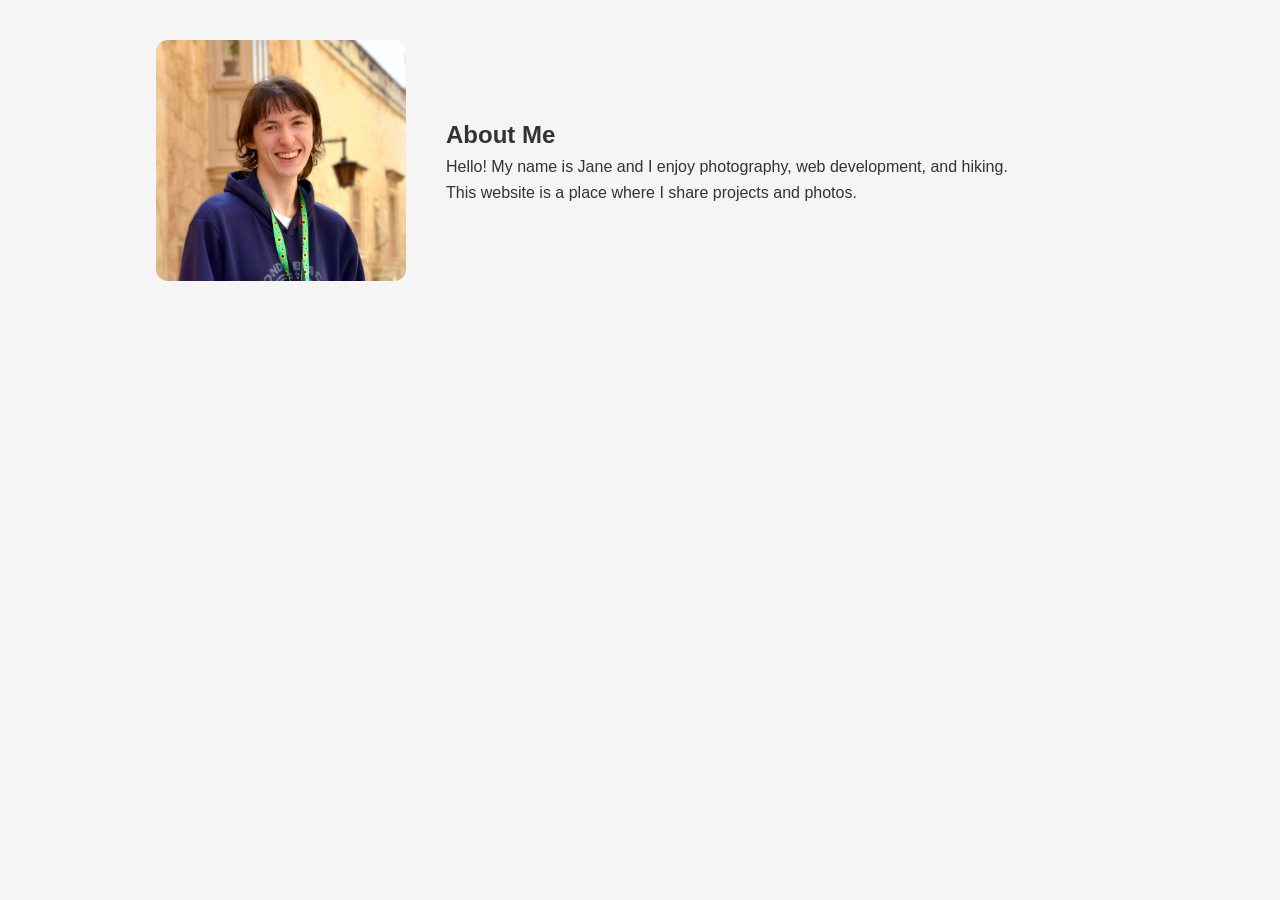
==== about.html @ 420e18d2 "Add about me page" ====
<!DOCTYPE html>
<html lang="en">
<head>
    <meta charset="UTF-8">
    <meta name="viewport" content="width=device-width, initial-scale=1.0">
    <title>My Simple Gallery</title>
    <link rel="stylesheet" href="styles.css">
</head>
<body>

    <div id="header"></div>

    <main>
        <div class="about-layout">
            <img src="photos/Amy Malta 2025 blur background.jpg" alt="Photo of me">

            <div class="about-text">
                <h2>About Me</h2>

                <p>
                    Hello! My name is Jane and I enjoy photography,
                    web development, and hiking.
                </p>

                <p>
                    This website is a place where I share projects
                    and photos.
                </p>
            </div>
        </div>
    </main>

    <script src="script.js"></script>
    
</body>
</html>
---- styles.css ----
* {
    margin: 0;
    padding: 0;
    box-sizing: border-box;
}

body {
    font-family: Arial, Helvetica, sans-serif;
    background: #f4f4f4;
    color: #333;
    line-height: 1.6;
}

header {
    background: #2d6cdf;
    color: white;
    text-align: center;
    padding: 2rem;
}

header p {
    margin: 1rem auto;
    max-width: 700px;
}

button {
    padding: 10px 18px;
    border: none;
    border-radius: 6px;
    background: white;
    color: #2d6cdf;
    font-size: 1rem;
    cursor: pointer;
}

button:hover {
    background: #e8e8e8;
}

main {
    max-width: 1000px;
    margin: 2rem auto;
    padding: 0 1rem;
}

.gallery {
    display: grid;
    grid-template-columns: repeat(auto-fit, minmax(220px, 1fr));
    gap: 20px;
}

.gallery img {
    width: 100%;
    border-radius: 8px;
    cursor: pointer;
    transition: transform 0.25s ease, box-shadow 0.25s ease;
}

.gallery img:hover {
    transform: scale(1.03);
    box-shadow: 0 8px 16px rgba(0,0,0,0.2);
}

#message {
    margin-top: 2rem;
    text-align: center;
    font-size: 1.2rem;
    font-weight: bold;
    color: #2d6cdf;
}

* {
    box-sizing: border-box;
    margin: 0;
    padding: 0;
}

body {
    font-family: Arial, sans-serif;
    background: #f5f5f5;
}

/* Header layout */
.top-bar {
    display: flex;
    justify-content: space-between;
    align-items: center;

    padding: 30px 50px;

    background: white;
    box-shadow: 0 3px 10px rgba(0,0,0,0.1);
}

.title h1 {
    font-size: 2rem;
    color: #2d6cdf;
}

.title p {
    color: #666;
    margin-top: 8px;
}

/* Menu */
.card-menu {
    display: flex;
    gap: 20px;
}

/* Cards */
.card {
    width: 120px;
    height: 110px;

    background: white;
    border-radius: 12px;

    display: flex;
    flex-direction: column;
    justify-content: center;
    align-items: center;

    font-size: 2rem;
    cursor: pointer;
    text-decoration: none;

    box-shadow: 0 4px 10px rgba(0,0,0,0.1);

    transition: transform 0.2s, box-shadow 0.2s;
}

.card span {
    margin-top: 10px;
    font-size: 1rem;
    color: #333;
}

.card:hover {
    transform: translateY(-6px);
    box-shadow: 0 10px 20px rgba(0,0,0,0.2);
}

.about-layout {
    display: flex;
    gap: 40px;
    align-items: center;
    margin-top: 40px;
}

.about-layout img {
    width: 250px;
    border-radius: 12px;
}

.about-text {
    max-width: 600px;
}
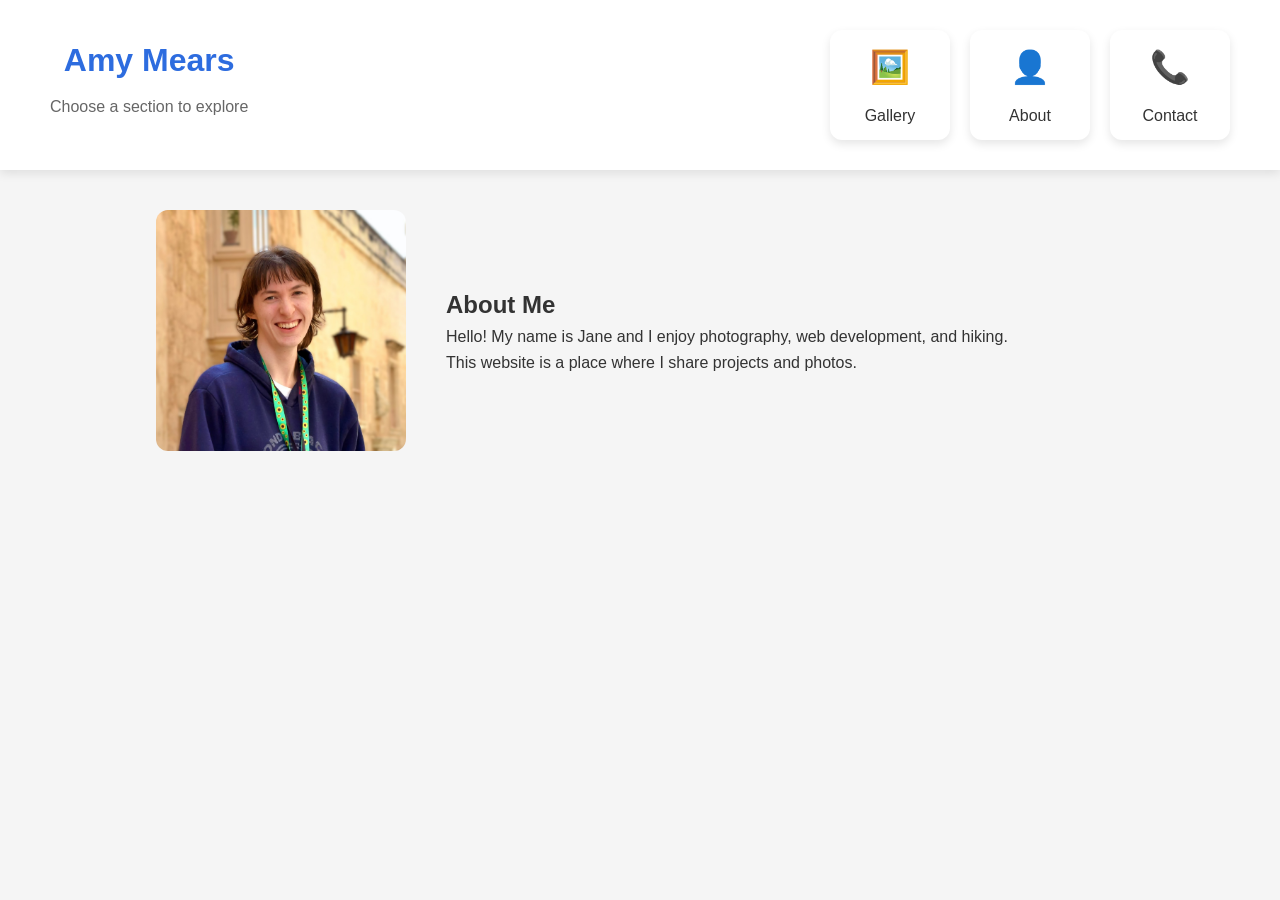
==== commit d2fecf1b: "." ====
--- a/about.html
+++ b/about.html
@@ -30,7 +30,7 @@
         </div>
     </main>
 
-    <script src="script.js"></script>
-    
+     <script src="components/header.js"></script>
+
 </body>
 </html>
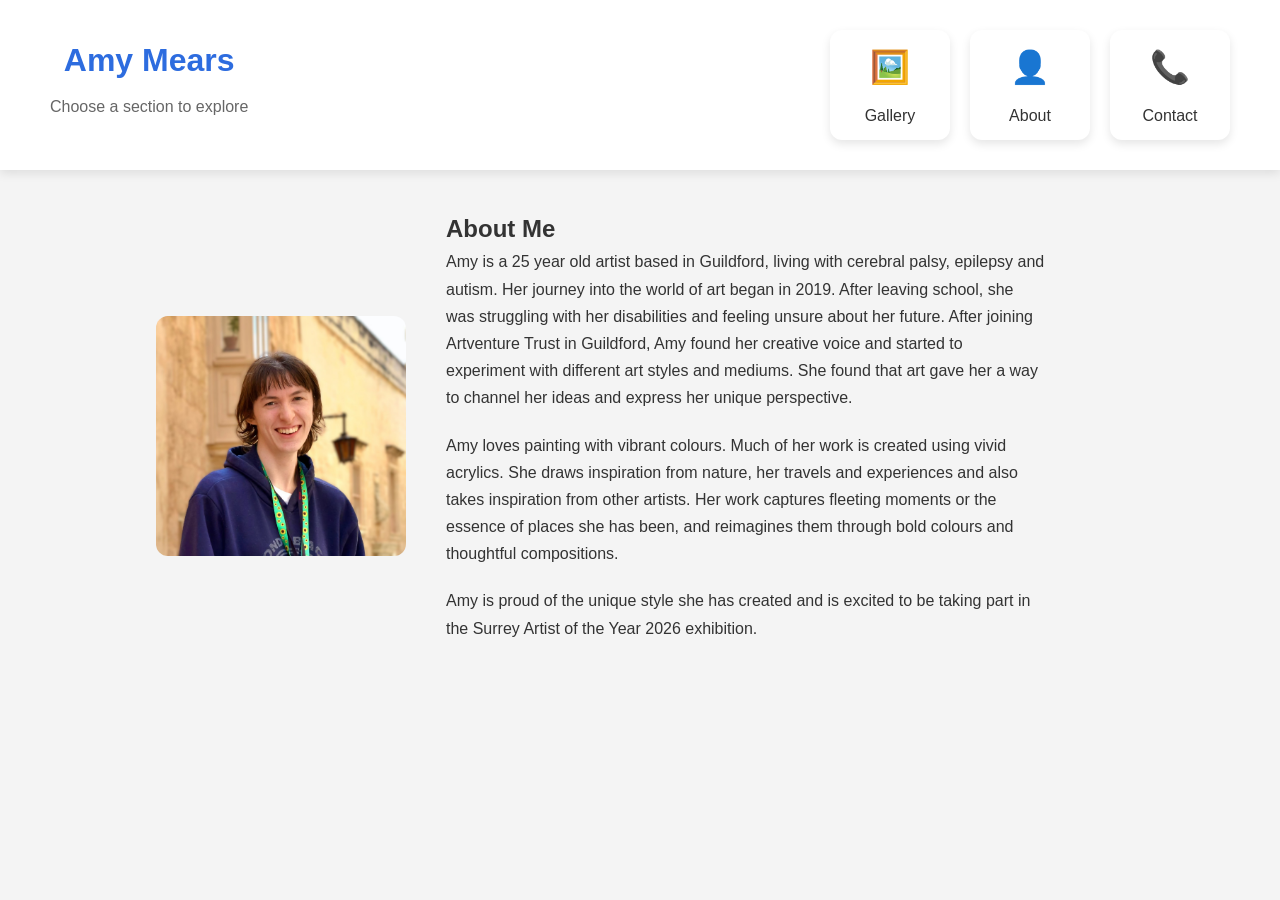
==== commit f387ff63: "Add rest of photos to gallery" ====
--- a/about.html
+++ b/about.html
@@ -18,14 +18,31 @@
                 <h2>About Me</h2>
 
                 <p>
-                    Hello! My name is Jane and I enjoy photography,
-                    web development, and hiking.
+                    Amy is a 25 year old artist based in Guildford, living with cerebral palsy, epilepsy and
+                    autism. Her journey into the world of art began in 2019. After leaving school, she
+                    was struggling with her disabilities and feeling unsure about her future. After joining
+                    Artventure Trust in Guildford, Amy found her creative voice and started to
+                    experiment with different art styles and mediums. She found that art gave her a way
+                    to channel her ideas and express her unique perspective.
+
                 </p>
 
                 <p>
-                    This website is a place where I share projects
-                    and photos.
+
+                    Amy loves painting with vibrant colours. Much of her work is created using vivid
+                    acrylics. She draws inspiration from nature, her travels and experiences and also
+                    takes inspiration from other artists. Her work captures fleeting moments or the
+                    essence of places she has been, and reimagines them through bold colours and
+                    thoughtful compositions.
+
                 </p>
+
+                <p>
+
+                    Amy is proud of the unique style she has created and is excited to be taking part in
+                    the Surrey Artist of the Year 2026 exhibition.
+                </p>
+
             </div>
         </div>
     </main>
--- a/styles.css
+++ b/styles.css
@@ -2,6 +2,7 @@
     margin: 0;
     padding: 0;
     box-sizing: border-box;
+    scroll-behavior: smooth;
 }
 
 body {
@@ -18,6 +19,11 @@
     padding: 2rem;
 }
 
+.about-text p {
+    margin-bottom: 20px;
+    line-height: 1.7;
+}
+
 header p {
     margin: 1rem auto;
     max-width: 700px;
@@ -69,17 +75,6 @@
     color: #2d6cdf;
 }
 
-* {
-    box-sizing: border-box;
-    margin: 0;
-    padding: 0;
-}
-
-body {
-    font-family: Arial, sans-serif;
-    background: #f5f5f5;
-}
-
 /* Header layout */
 .top-bar {
     display: flex;
@@ -155,4 +150,111 @@
 
 .about-text {
     max-width: 600px;
+}
+
+.gallery-layout {
+    display: flex;
+    gap: 40px;
+
+    max-width: 1200px;
+    margin: 40px auto;
+    padding: 0 30px;
+}
+
+/* Left menu */
+
+.sidebar {
+    width: 220px;
+
+    position: sticky;
+    top: 20px;
+
+    height: fit-content;
+
+    background: white;
+    padding: 25px;
+
+    border-radius: 12px;
+
+    box-shadow: 0 5px 15px rgba(0,0,0,0.1);
+}
+
+
+.sidebar a {
+    display: block;
+
+    padding: 12px;
+    margin-top: 10px;
+
+    color: #333;
+    text-decoration: none;
+
+    border-radius: 8px;
+}
+
+.sidebar a:hover {
+    background: #edf3ff;
+    color: #2d6cdf;
+}
+
+.gallery-content {
+    flex: 1;
+}
+
+
+.gallery-section {
+    margin-bottom: 60px;
+    scroll-margin-top: 30px;
+}
+
+.image-grid {
+
+    display: grid;
+
+    grid-template-columns: repeat(auto-fill, minmax(250px, 300px));
+
+    gap: 25px;
+}
+
+.image-card {
+
+    background: white;
+
+    border-radius: 0px;
+
+    overflow: hidden;
+
+    box-shadow:
+        0 5px 15px rgba(0,0,0,0.1);
+
+    transition: transform 0.2s;
+}
+
+.image-card:hover {
+    transform: translateY(-5px);
+}
+
+
+.image-card img {
+
+    width: 100%;
+    height: 200px;
+
+    object-fit: cover;
+}
+
+
+.image-card h3 {
+
+    padding: 15px 15px 5px;
+
+}
+
+
+.image-card p {
+
+    padding: 0 15px 20px;
+
+    color: #666;
+
 }
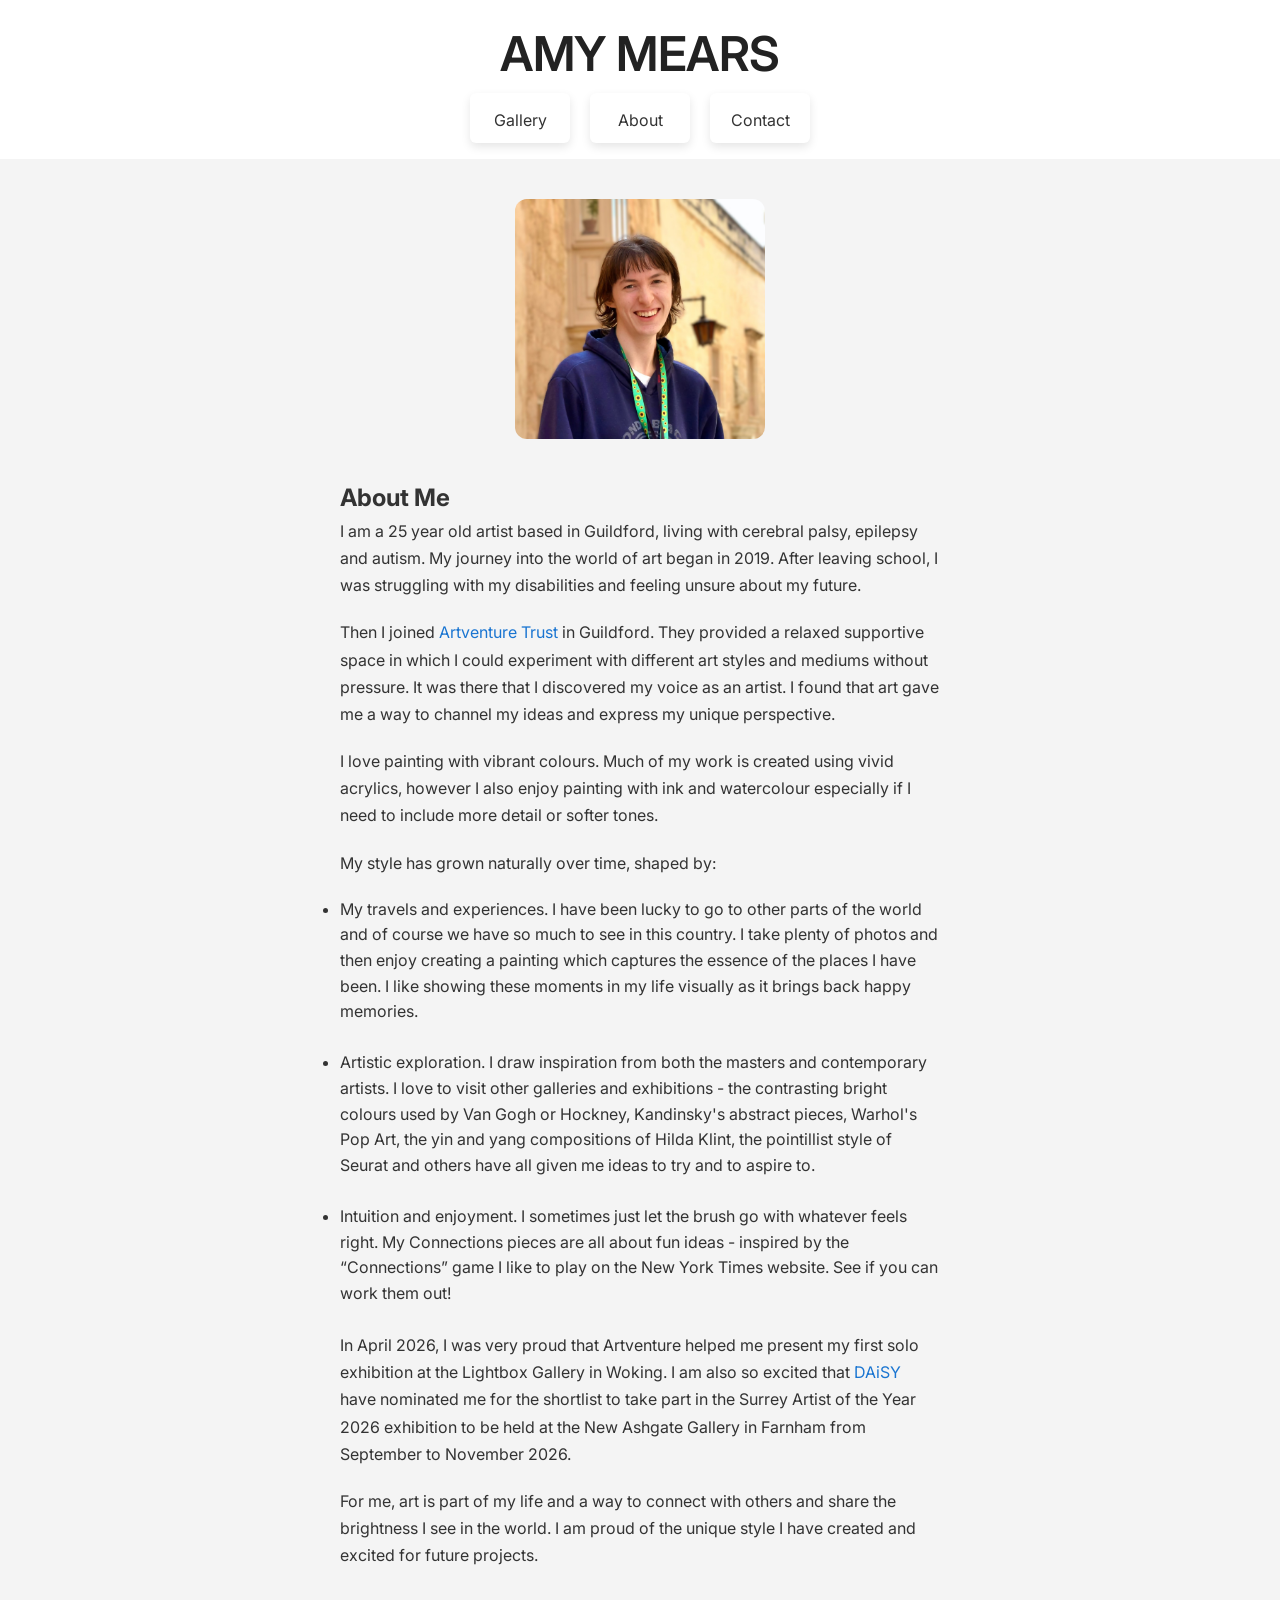
==== commit cf540131: "Descriptions and updated text" ====
--- a/about.html
+++ b/about.html
@@ -18,29 +18,76 @@
                 <h2>About Me</h2>
 
                 <p>
-                    Amy is a 25 year old artist based in Guildford, living with cerebral palsy, epilepsy and
-                    autism. Her journey into the world of art began in 2019. After leaving school, she
-                    was struggling with her disabilities and feeling unsure about her future. After joining
-                    Artventure Trust in Guildford, Amy found her creative voice and started to
-                    experiment with different art styles and mediums. She found that art gave her a way
-                    to channel her ideas and express her unique perspective.
+                    I am a 25 year old artist based in Guildford, living with cerebral palsy, epilepsy and
+                    autism. My journey into the world of art began in 2019. After leaving school, I was
+                    struggling with my disabilities and feeling unsure about my future. 
+                
+                </p>
+
+                <p>
+                    
+                    Then I joined
+                    <a class="about-link" href="https://www.art-venture.co.uk">Artventure Trust</a> in Guildford. They provided a relaxed
+                    supportive space in which I could experiment with different art styles and mediums
+                    without pressure. It was there that I discovered my voice as an artist. I found that art
+                    gave me a way to channel my ideas and express my unique perspective.
+
+                </p>
+
+                <p>
+                    I love painting with vibrant colours. Much of my work is created using vivid acrylics,
+                    however I also enjoy painting with ink and watercolour especially if I need to include
+                    more detail or softer tones.
+                </p>
+
+                <p>
+                    My style has grown naturally over time, shaped by:
+                </p>
+
+                <ul>
+
+
+                    <li> My travels and experiences. I have been lucky to go to other parts of the world
+                    and of course we have so much to see in this country. I take plenty of photos
+                    and then enjoy creating a painting which captures the essence of the places I
+                    have been. I like showing these moments in my life visually as it brings back
+                    happy memories. </li>
+
+                    <br>
+
+                    <li> Artistic exploration. I draw inspiration from both the masters and
+                    contemporary artists. I love to visit other galleries and exhibitions - the
+                    contrasting bright colours used by Van Gogh or Hockney, Kandinsky's abstract
+                    pieces, Warhol's Pop Art, the yin and yang compositions of Hilda Klint, the
+                    pointillist style of Seurat and others have all given me ideas to try and to aspire
+                    to. </li>
+
+                    <br>
+
+                    <li> Intuition and enjoyment. I sometimes just let the brush go with whatever feels
+                    right. My Connections pieces are all about fun ideas - inspired by the
+                    “Connections” game I like to play on the New York Times website. See if you
+                    can work them out! </li>
+
+                    <br>
+
+                </ul>
+
+                <p>
+
+                    In April 2026, I was very proud that Artventure helped me present my first solo
+                    exhibition at the Lightbox Gallery in Woking. I am also so excited that <a class="about-link" href="https://www.daisy-arts.org">DAiSY</a>
+                    have nominated me for the shortlist to take part in the Surrey Artist of the Year 2026
+                    exhibition to be held at the New Ashgate Gallery in Farnham from September to
+                    November 2026.
 
                 </p>
 
                 <p>
 
-                    Amy loves painting with vibrant colours. Much of her work is created using vivid
-                    acrylics. She draws inspiration from nature, her travels and experiences and also
-                    takes inspiration from other artists. Her work captures fleeting moments or the
-                    essence of places she has been, and reimagines them through bold colours and
-                    thoughtful compositions.
-
-                </p>
-
-                <p>
-
-                    Amy is proud of the unique style she has created and is excited to be taking part in
-                    the Surrey Artist of the Year 2026 exhibition.
+                    For me, art is part of my life and a way to connect with others and share the
+                    brightness I see in the world. I am proud of the unique style I have created and
+                    excited for future projects.
                 </p>
 
             </div>
--- a/styles.css
+++ b/styles.css
@@ -6,7 +6,7 @@
 }
 
 body {
-    font-family: Arial, Helvetica, sans-serif;
+    font-family: "Inter", sans-serif;
     background: #f4f4f4;
     color: #333;
     line-height: 1.6;
@@ -16,7 +16,13 @@
     background: #2d6cdf;
     color: white;
     text-align: center;
-    padding: 2rem;
+    padding: 1rem;
+}
+
+#header {
+    position: sticky;
+    top: 0;
+    z-index: 1000;
 }
 
 .about-text p {
@@ -45,7 +51,7 @@
 
 main {
     max-width: 1000px;
-    margin: 2rem auto;
+    margin: 1rem auto;
     padding: 0 1rem;
 }
 
@@ -77,19 +83,22 @@
 
 /* Header layout */
 .top-bar {
-    display: flex;
-    justify-content: space-between;
-    align-items: center;
-
-    padding: 30px 50px;
-
-    background: white;
-    box-shadow: 0 3px 10px rgba(0,0,0,0.1);
+    position: sticky;
+    top: 0;
+    z-index: 1000;
+
+    background: white;
 }
 
 .title h1 {
-    font-size: 2rem;
-    color: #2d6cdf;
+    font-family: "Inter", sans-serif;
+
+    font-size: 3rem;
+    font-weight: 600;
+
+    color: #222;
+
+    letter-spacing: -0.5px;
 }
 
 .title p {
@@ -101,15 +110,17 @@
 .card-menu {
     display: flex;
     gap: 20px;
+    flex-wrap: wrap;
+    justify-content: center;
 }
 
 /* Cards */
 .card {
-    width: 120px;
-    height: 110px;
-
-    background: white;
-    border-radius: 12px;
+    width: 100px;
+    height: 50px;
+
+    background: white;
+    border-radius: 6px;
 
     display: flex;
     flex-direction: column;
@@ -126,7 +137,7 @@
 }
 
 .card span {
-    margin-top: 10px;
+    margin-top: 5px;
     font-size: 1rem;
     color: #333;
 }
@@ -138,6 +149,7 @@
 
 .about-layout {
     display: flex;
+    flex-direction: column;
     gap: 40px;
     align-items: center;
     margin-top: 40px;
@@ -152,39 +164,41 @@
     max-width: 600px;
 }
 
+.about-link {
+    text-decoration: none;
+    color: #1a75d1;
+}
+
 .gallery-layout {
     display: flex;
-    gap: 40px;
+    flex-direction: column;
+    gap: 10px;
 
     max-width: 1200px;
-    margin: 40px auto;
+    margin: 10px auto;
     padding: 0 30px;
 }
 
-/* Left menu */
-
 .sidebar {
-    width: 220px;
+    width: fit-content;
+    margin: 0 auto;
 
     position: sticky;
-    top: 20px;
-
-    height: fit-content;
-
-    background: white;
-    padding: 25px;
-
+    top: 170px;
+
+    background: white;
+    padding: 10px;
     border-radius: 12px;
-
     box-shadow: 0 5px 15px rgba(0,0,0,0.1);
+    z-index: 1000;
 }
 
 
 .sidebar a {
-    display: block;
-
-    padding: 12px;
-    margin-top: 10px;
+    display: flex;
+
+    padding: 5px;
+    margin-top: 0px;
 
     color: #333;
     text-decoration: none;
@@ -197,23 +211,29 @@
     color: #2d6cdf;
 }
 
+#sections {
+    display: flex;
+    flex-direction: row;
+    justify-content: center;
+}
+
 .gallery-content {
     flex: 1;
 }
 
-
 .gallery-section {
     margin-bottom: 60px;
-    scroll-margin-top: 30px;
+    scroll-margin-top: 250px;
+    text-align: center;
+    margin-bottom: 12rem;
 }
 
 .image-grid {
 
     display: grid;
-
     grid-template-columns: repeat(auto-fill, minmax(250px, 300px));
-
     gap: 25px;
+    justify-content: center;
 }
 
 .image-card {
@@ -247,6 +267,7 @@
 .image-card h3 {
 
     padding: 15px 15px 5px;
+    text-align: center;
 
 }
 
@@ -257,4 +278,51 @@
 
     color: #666;
 
+}
+
+.full-image {
+    max-width: 1600px;
+    max-height: 80vh;
+
+    max-width: 90vw;
+
+    width: auto;
+    height: auto;
+    margin-bottom: 2rem;
+    margin-top: 2rem;
+}
+
+.image-page {
+    min-height: 100vh;
+
+    display: flex;
+    flex-direction: column;
+    align-items: center;
+
+    padding-top: 3rem;
+    text-align: center;
+    margin-bottom: 2rem;
+}
+
+.image-page p {
+    margin-top: 2rem;
+    margin-bottom: 2rem;
+
+    max-width: 1200px;
+    text-align: left;
+    padding: 0 1rem;
+    max-width: 600px;
+}
+
+.contact-page {
+    display: flex;
+    flex-direction: column;
+    gap: 40px;
+    justify-content: center;
+    align-items: center;
+    margin-top: 40px;
+}
+
+.contact-text {
+    max-width: 600px;
 }
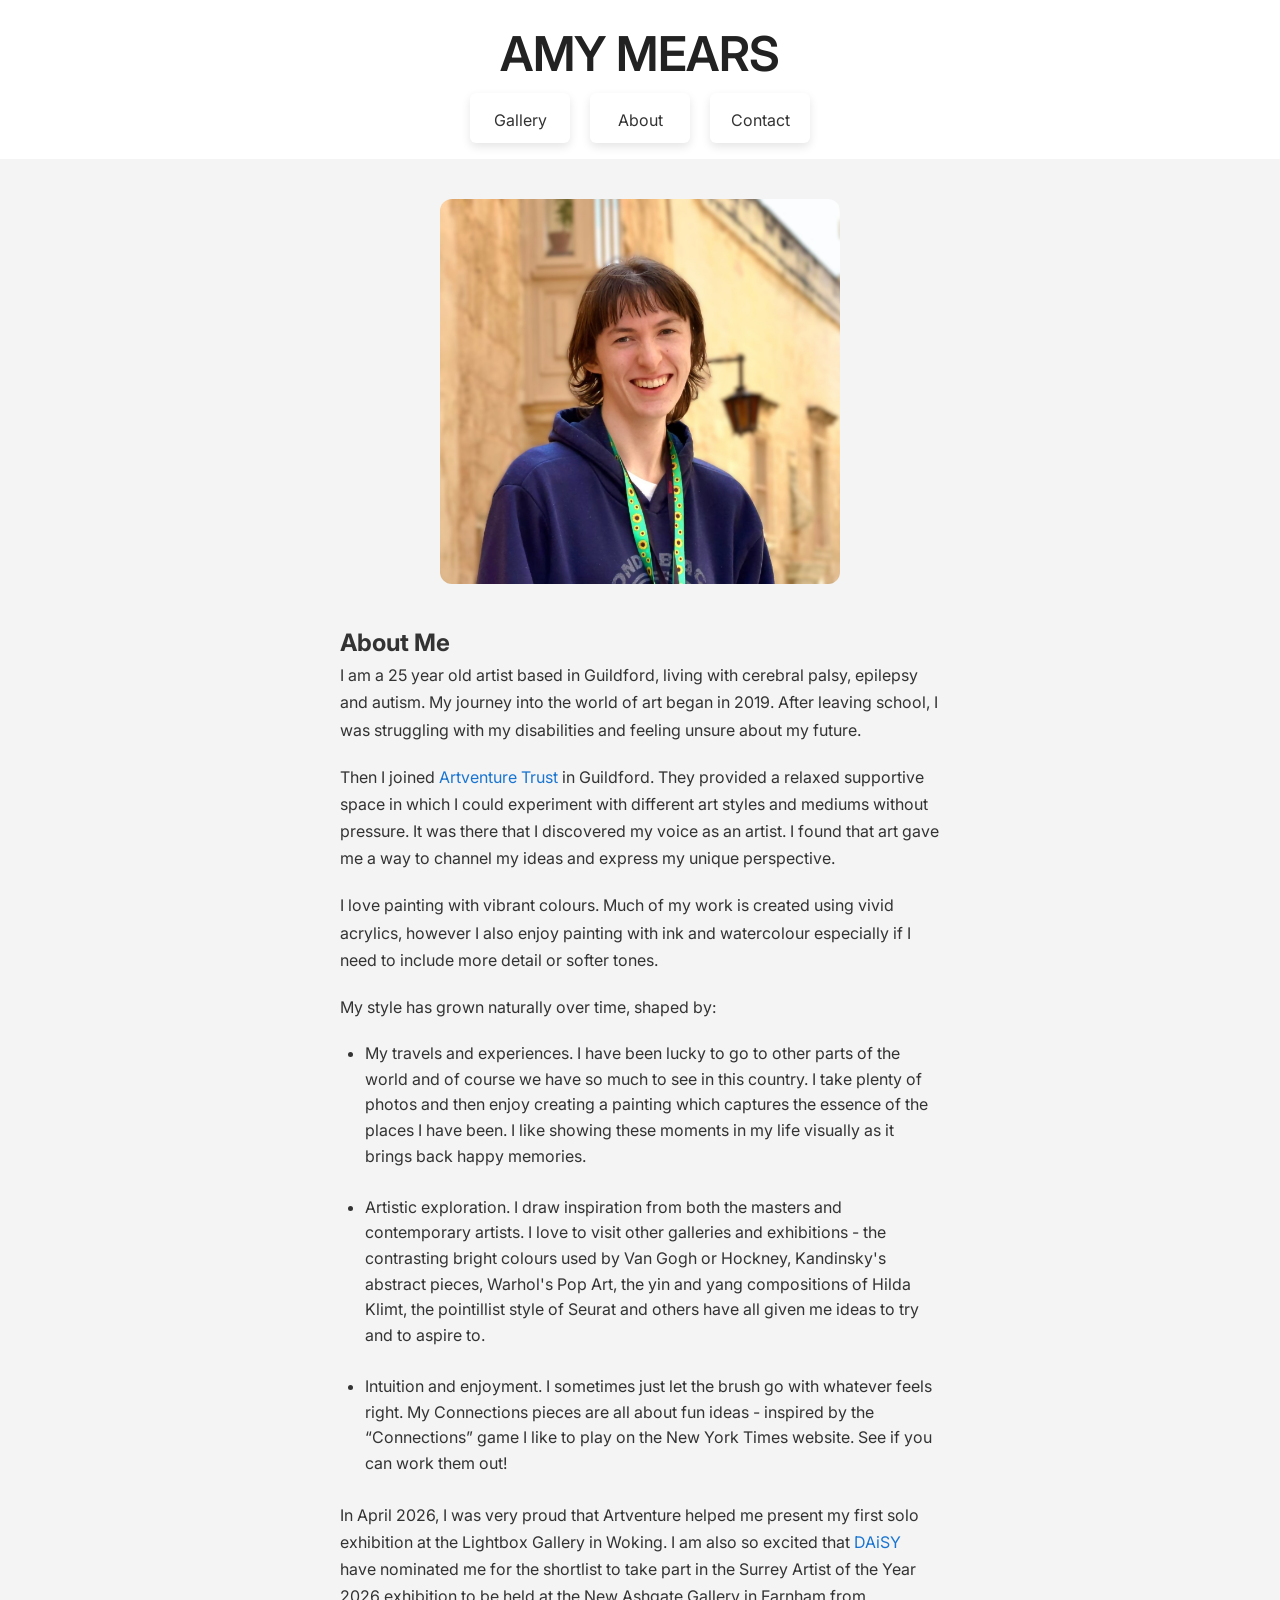
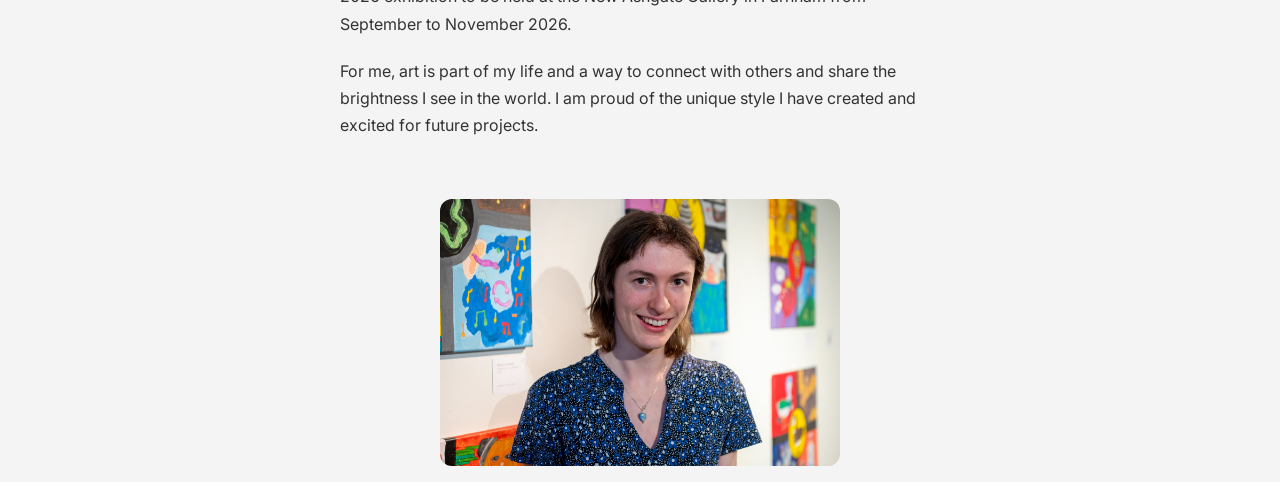
==== commit c3268782: "Fix a few typos, updated contact page" ====
--- a/about.html
+++ b/about.html
@@ -3,7 +3,7 @@
 <head>
     <meta charset="UTF-8">
     <meta name="viewport" content="width=device-width, initial-scale=1.0">
-    <title>My Simple Gallery</title>
+    <title>Amy Mears Art</title>
     <link rel="stylesheet" href="styles.css">
 </head>
 <body>
@@ -44,7 +44,7 @@
                     My style has grown naturally over time, shaped by:
                 </p>
 
-                <ul>
+                <ul style="margin-left: 25px;">
 
 
                     <li> My travels and experiences. I have been lucky to go to other parts of the world
@@ -58,7 +58,7 @@
                     <li> Artistic exploration. I draw inspiration from both the masters and
                     contemporary artists. I love to visit other galleries and exhibitions - the
                     contrasting bright colours used by Van Gogh or Hockney, Kandinsky's abstract
-                    pieces, Warhol's Pop Art, the yin and yang compositions of Hilda Klint, the
+                    pieces, Warhol's Pop Art, the yin and yang compositions of Hilda Klimt, the
                     pointillist style of Seurat and others have all given me ideas to try and to aspire
                     to. </li>
 
@@ -91,6 +91,9 @@
                 </p>
 
             </div>
+
+            <img src="photos/Amy-Mears-Portrait.jpg" alt="Photo of me">
+
         </div>
     </main>
 
--- a/styles.css
+++ b/styles.css
@@ -156,7 +156,7 @@
 }
 
 .about-layout img {
-    width: 250px;
+    width: 400px;
     border-radius: 12px;
 }
 
@@ -228,6 +228,11 @@
     margin-bottom: 12rem;
 }
 
+.gallery-section a {
+    color: inherit;
+    text-decoration: none;
+}
+
 .image-grid {
 
     display: grid;
@@ -248,6 +253,8 @@
         0 5px 15px rgba(0,0,0,0.1);
 
     transition: transform 0.2s;
+
+    text-decoration: none;
 }
 
 .image-card:hover {
@@ -275,7 +282,6 @@
 .image-card p {
 
     padding: 0 15px 20px;
-
     color: #666;
 
 }
@@ -323,6 +329,14 @@
     margin-top: 40px;
 }
 
+.contact-page h1 {
+    text-align: center;
+}
+
+.contact-page h2 {
+    text-align: center;
+}
+
 .contact-text {
     max-width: 600px;
 }
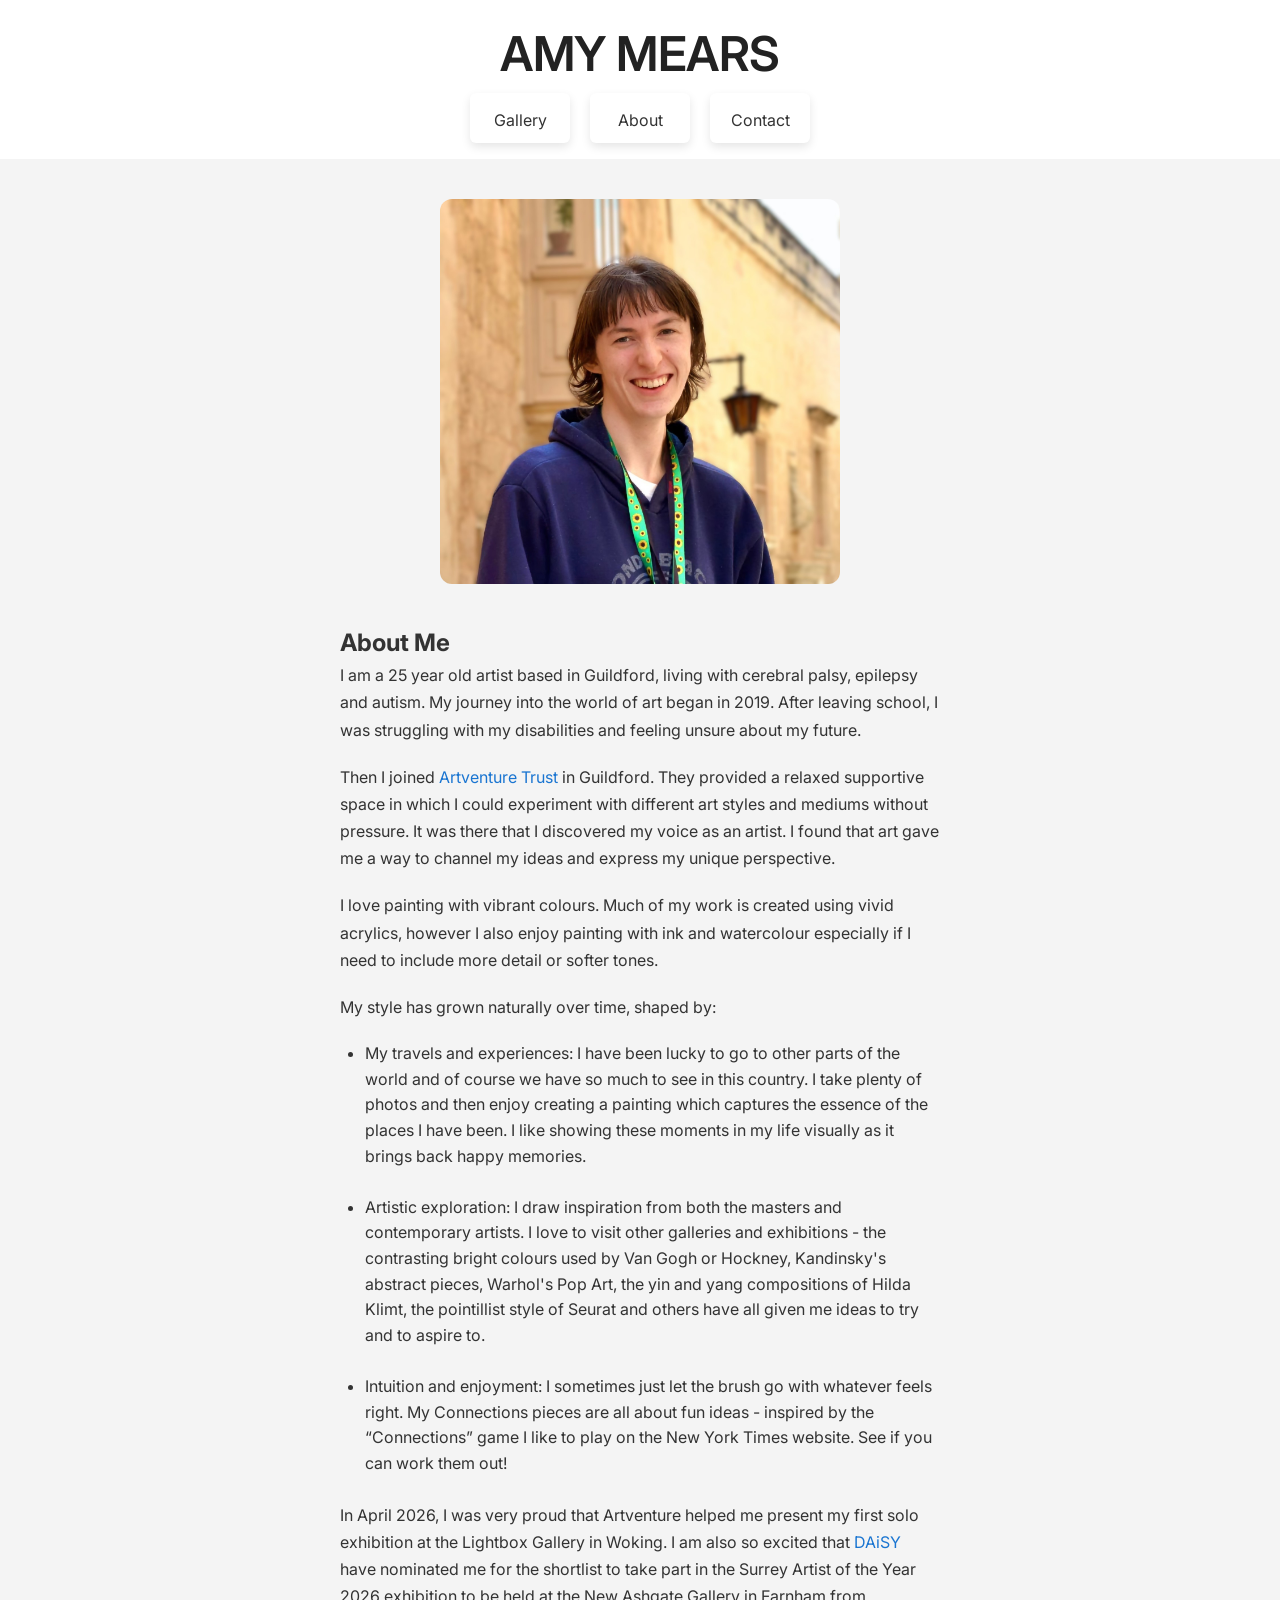
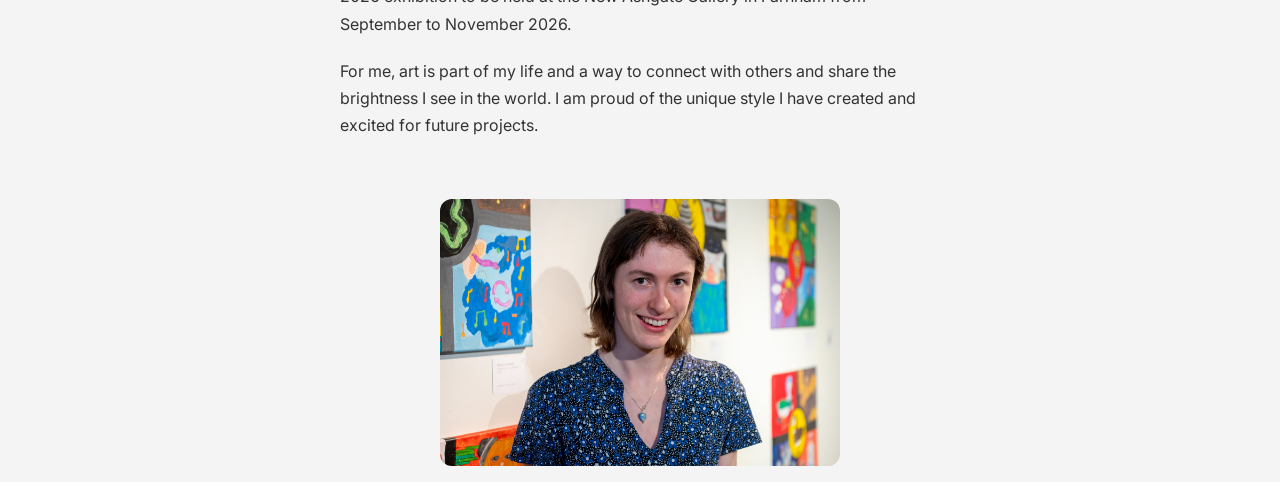
==== commit ac6266bb: "Add toggle to reveal answers for the connections" ====
--- a/about.html
+++ b/about.html
@@ -47,7 +47,7 @@
                 <ul style="margin-left: 25px;">
 
 
-                    <li> My travels and experiences. I have been lucky to go to other parts of the world
+                    <li> My travels and experiences: I have been lucky to go to other parts of the world
                     and of course we have so much to see in this country. I take plenty of photos
                     and then enjoy creating a painting which captures the essence of the places I
                     have been. I like showing these moments in my life visually as it brings back
@@ -55,7 +55,7 @@
 
                     <br>
 
-                    <li> Artistic exploration. I draw inspiration from both the masters and
+                    <li> Artistic exploration: I draw inspiration from both the masters and
                     contemporary artists. I love to visit other galleries and exhibitions - the
                     contrasting bright colours used by Van Gogh or Hockney, Kandinsky's abstract
                     pieces, Warhol's Pop Art, the yin and yang compositions of Hilda Klimt, the
@@ -64,7 +64,7 @@
 
                     <br>
 
-                    <li> Intuition and enjoyment. I sometimes just let the brush go with whatever feels
+                    <li> Intuition and enjoyment: I sometimes just let the brush go with whatever feels
                     right. My Connections pieces are all about fun ideas - inspired by the
                     “Connections” game I like to play on the New York Times website. See if you
                     can work them out! </li>
--- a/styles.css
+++ b/styles.css
@@ -204,11 +204,12 @@
     text-decoration: none;
 
     border-radius: 8px;
+    text-align: center;
+    align-items: center;
 }
 
 .sidebar a:hover {
-    background: #edf3ff;
-    color: #2d6cdf;
+    background: #f4f5f7;
 }
 
 #sections {
@@ -294,8 +295,8 @@
 
     width: auto;
     height: auto;
-    margin-bottom: 2rem;
-    margin-top: 2rem;
+    margin-bottom: 0rem;
+    margin-top: 0rem;
 }
 
 .image-page {
@@ -339,4 +340,144 @@
 
 .contact-text {
     max-width: 600px;
-}+}
+
+.image-wrapper {
+    position: relative;
+    display: inline-block;
+    line-height: 0;
+    margin-bottom: 2rem;
+    margin-top: 2rem;
+}
+
+.image-container {
+    position: relative;
+    margin-bottom: 0rem;
+    margin-top: 0rem;
+}
+
+.image-overlay {
+    position: absolute;
+    inset: 0;
+
+    background: rgba(0,0,0,0.35);
+
+    opacity: 0;
+    transition: opacity 0.3s;
+
+    pointer-events: none;
+}
+
+.image-info {
+    position: absolute;
+
+    color: white;
+
+    max-width: 300px;
+
+    opacity: 0;
+
+    transition: opacity 0.3s, transform 0.3s;
+
+    font-size: 1.5rem;
+    line-height: 1.7;
+}
+
+.top-right {
+    top: 25%;
+    right: 25%;
+    transform: translate(50%, -50%);
+}
+
+.top-left {
+    top: 25%;
+    left: 25%;
+    transform: translate(-50%, -50%);
+}
+
+.bottom-right {
+    top: 75%;
+    right: 25%;
+    transform: translate(50%, -50%);
+}
+
+.bottom-left {
+    top: 75%;
+    left: 25%;
+    transform: translate(-50%, -50%);
+}
+
+.centre {
+    top: 50%;
+    left: 50%;
+    transform: translate(-50%, -50%);
+}
+
+.image-wrapper.show-info .image-overlay {
+    opacity: 1;
+}
+
+.image-wrapper.show-info .image-info {
+    opacity: 1;
+}
+
+.info-toggle {
+    top: 20px;
+    position: relative;
+
+    width: 100px;
+    height: 40px;
+
+    display: block;
+    margin: 1rem auto 0;
+
+    border: none;
+    border-radius: 20px;
+
+    background: #ddd;
+    color: #222;
+
+    cursor: pointer;
+
+    display: flex;
+    align-items: center;
+
+    padding: 4px;
+
+    transition: background 0.3s ease;
+}
+
+.toggle-circle {
+    width: 32px;
+    height: 32px;
+
+    background: white;
+
+    border-radius: 50%;
+
+    transition: transform 0.3s ease;
+}
+
+.toggle-text {
+
+    position: absolute;
+    right: 12px;
+    transition: all 0.3s ease;
+    font-size: 0.85rem;
+    transition: color 0.3s ease;
+}
+
+.image-wrapper.show-info .info-toggle {
+    background: #333;
+}
+
+.image-wrapper.show-info .toggle-circle {
+    transform: translateX(60px);
+}
+
+.image-wrapper.show-info .toggle-text {
+    left: 12px;
+    right: auto;
+    color: white;
+}
+
